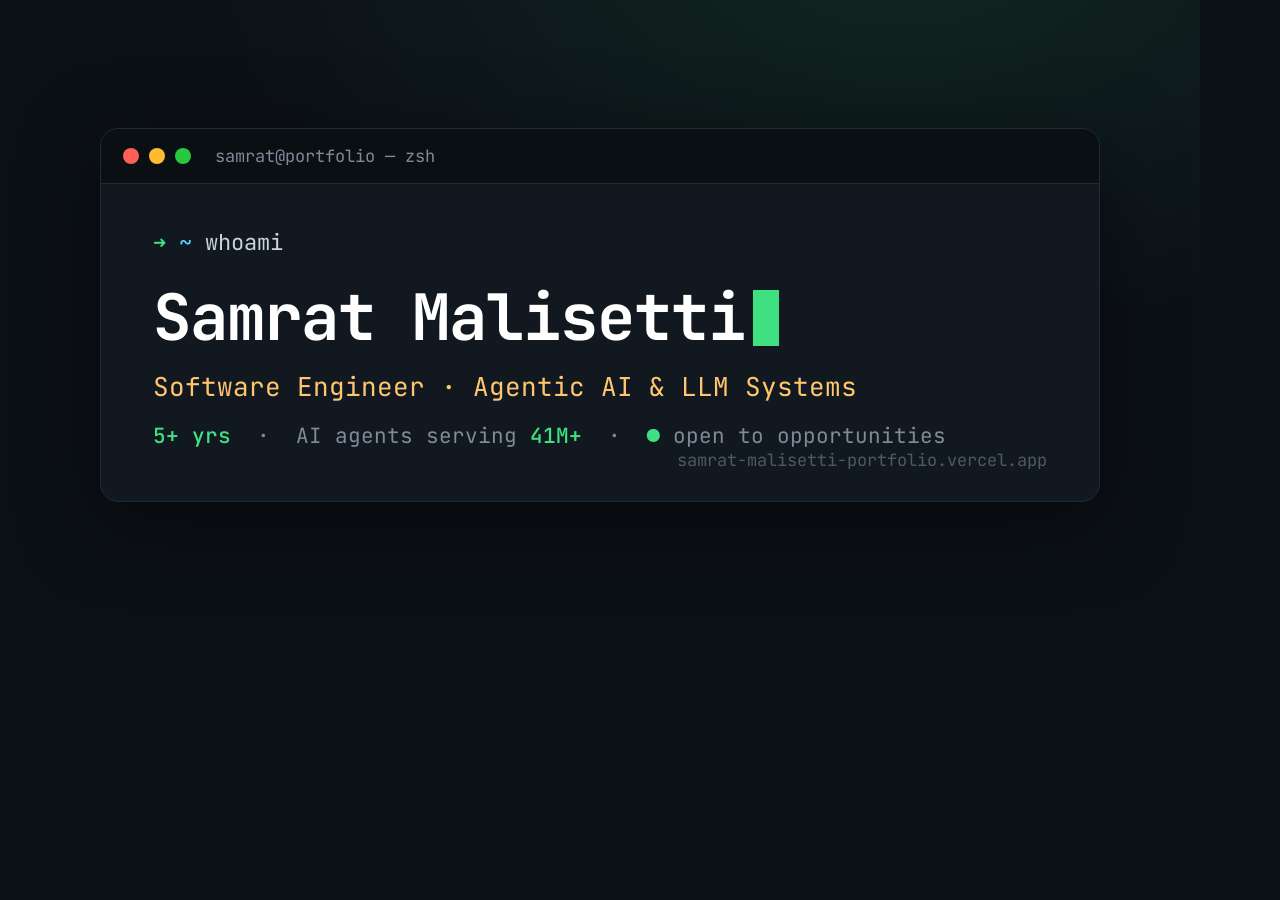
==== resume/og.html @ f7888a5f "feat: full portfolio revamp — terminal design, current content, visual demos - New terminal-themed d" ====
<!DOCTYPE html>
<html lang="en">
<head>
<meta charset="UTF-8">
<title>OG Card</title>
<link href="https://fonts.googleapis.com/css2?family=JetBrains+Mono:wght@400;500;700&display=swap" rel="stylesheet">
<style>
  * { margin: 0; padding: 0; box-sizing: border-box; }
  body {
    width: 1200px; height: 630px;
    background: #0c1117;
    font-family: 'JetBrains Mono', monospace;
    display: flex; align-items: center; justify-content: center;
    overflow: hidden; position: relative;
  }
  body::before {
    content: ""; position: absolute; inset: 0;
    background: radial-gradient(700px 400px at 75% -10%, rgba(63,224,129,0.10), transparent);
  }
  .term {
    width: 1000px;
    background: #11181f; border: 1px solid #1f2a35; border-radius: 18px;
    box-shadow: 0 20px 80px rgba(0,0,0,0.5);
    overflow: hidden; position: relative;
  }
  .bar {
    display: flex; align-items: center; gap: 10px;
    background: #0a0f14; padding: 16px 22px; border-bottom: 1px solid #1f2a35;
  }
  .b { width: 16px; height: 16px; border-radius: 50%; }
  .b1 { background: #ff5f57; } .b2 { background: #febc2e; } .b3 { background: #28c840; }
  .title { margin-left: 14px; font-size: 17px; color: #7d8b99; }
  .body { padding: 44px 52px 52px; }
  .cmd { font-size: 22px; color: #c9d4dd; }
  .cmd .arrow { color: #3fe081; }
  .cmd .path { color: #58d6ff; }
  h1 { font-size: 64px; font-weight: 700; color: #ffffff; margin: 18px 0 10px; letter-spacing: -1px; }
  .cursor {
    display: inline-block; width: 26px; height: 56px; background: #3fe081;
    vertical-align: -6px; margin-left: 8px;
  }
  .role { font-size: 26px; color: #ffc66d; margin-bottom: 18px; }
  .stats { font-size: 21px; color: #7d8b99; }
  .stats b { color: #3fe081; font-weight: 500; }
  .url {
    position: absolute; right: 52px; bottom: 30px;
    font-size: 17px; color: #4a5a68;
  }
</style>
</head>
<body>
  <div class="term">
    <div class="bar">
      <span class="b b1"></span><span class="b b2"></span><span class="b b3"></span>
      <span class="title">samrat@portfolio — zsh</span>
    </div>
    <div class="body">
      <div class="cmd"><span class="arrow">➜ </span><span class="path">~</span> whoami</div>
      <h1>Samrat Malisetti<span class="cursor"></span></h1>
      <div class="role">Software Engineer · Agentic AI &amp; LLM Systems</div>
      <div class="stats">
        <b>5+ yrs</b> &nbsp;·&nbsp; AI agents serving <b>41M+</b> &nbsp;·&nbsp; <b>●</b> open to opportunities
      </div>
    </div>
    <div class="url">samrat-malisetti-portfolio.vercel.app</div>
  </div>
</body>
</html>
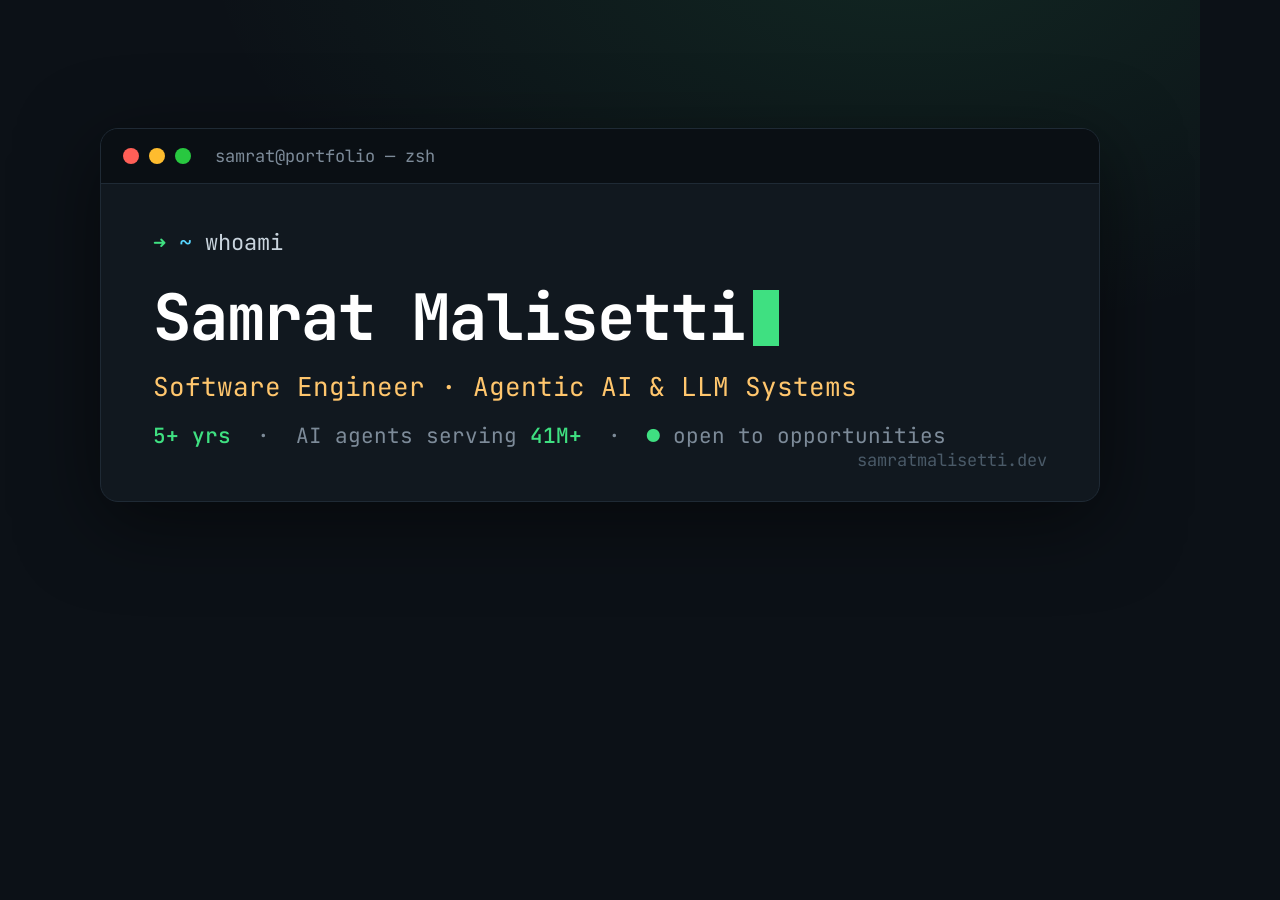
==== commit fc446733: "feat: switch all URLs to samratmalisetti.dev custom domain Co-Authored-By: Claude Fable 5 <noreply@a" ====
--- a/resume/og.html
+++ b/resume/og.html
@@ -62,7 +62,7 @@
         <b>5+ yrs</b> &nbsp;·&nbsp; AI agents serving <b>41M+</b> &nbsp;·&nbsp; <b>●</b> open to opportunities
       </div>
     </div>
-    <div class="url">samrat-malisetti-portfolio.vercel.app</div>
+    <div class="url">samratmalisetti.dev</div>
   </div>
 </body>
 </html>
